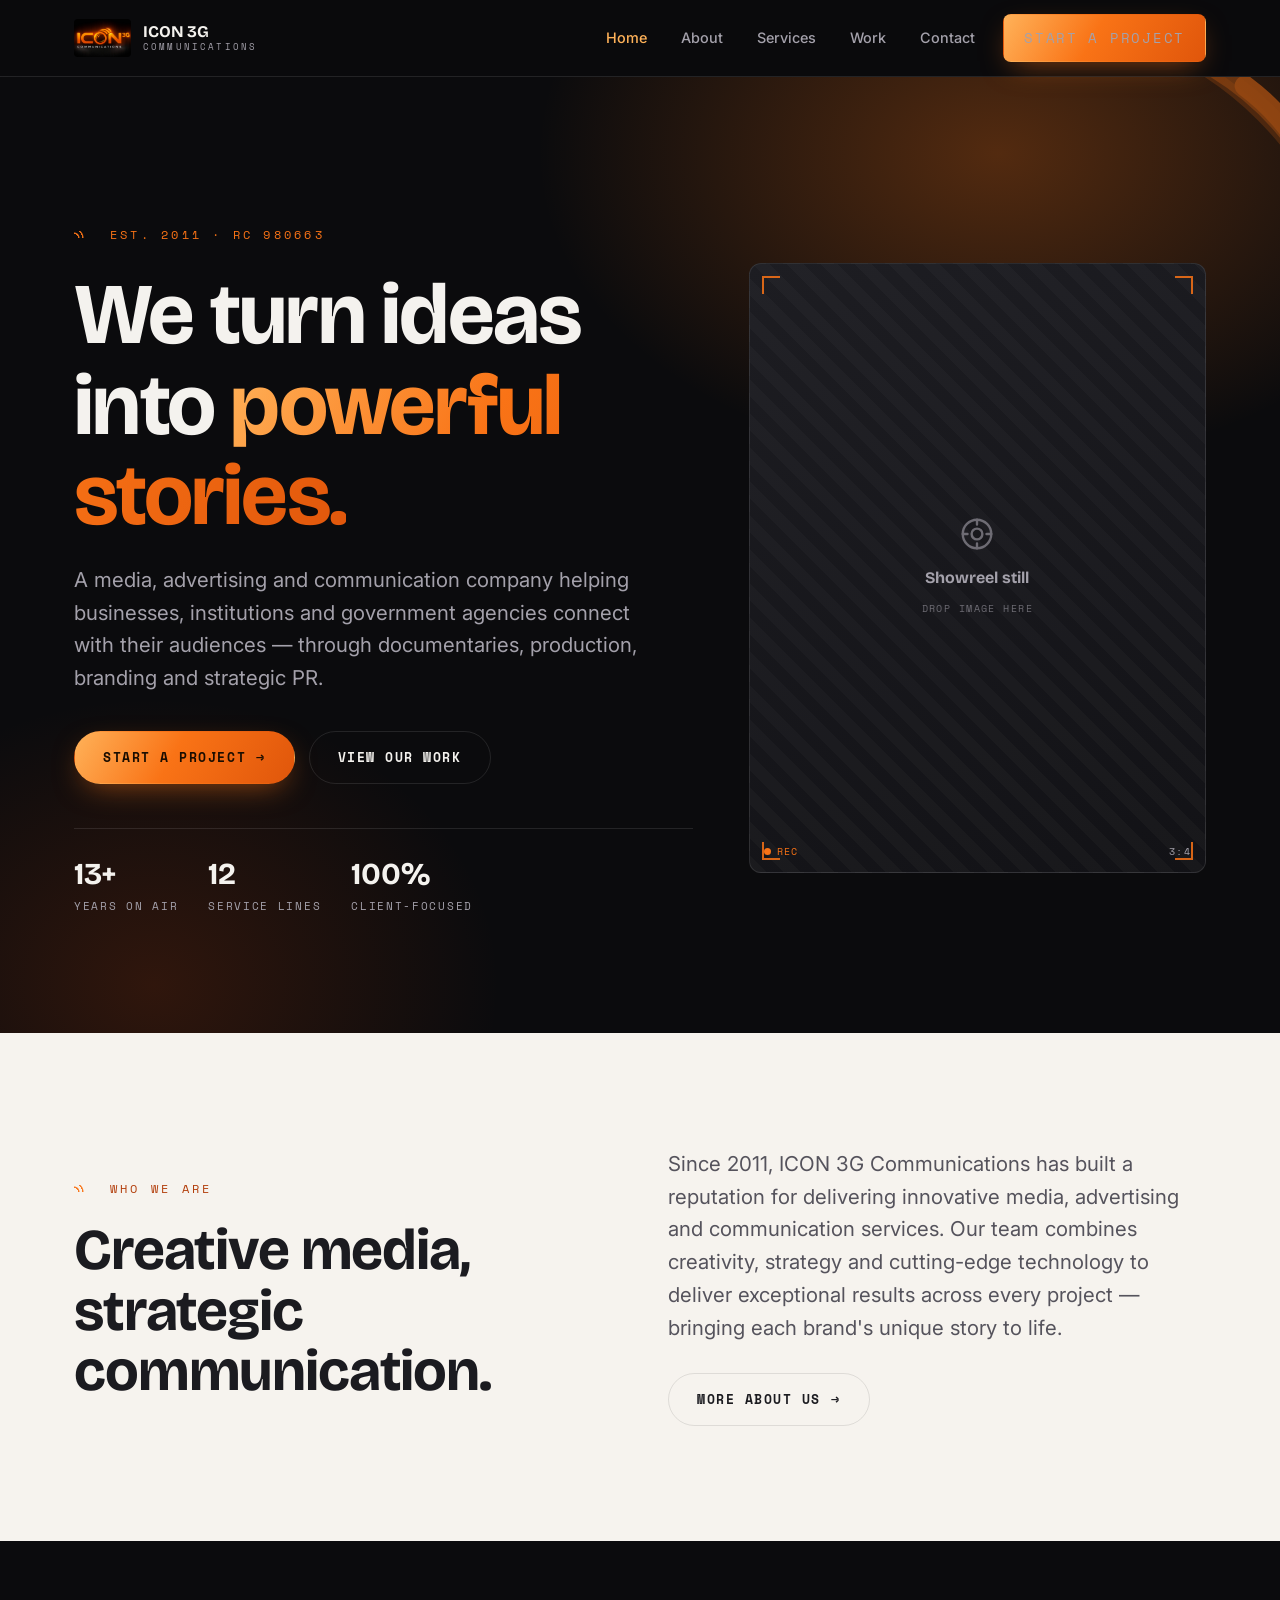
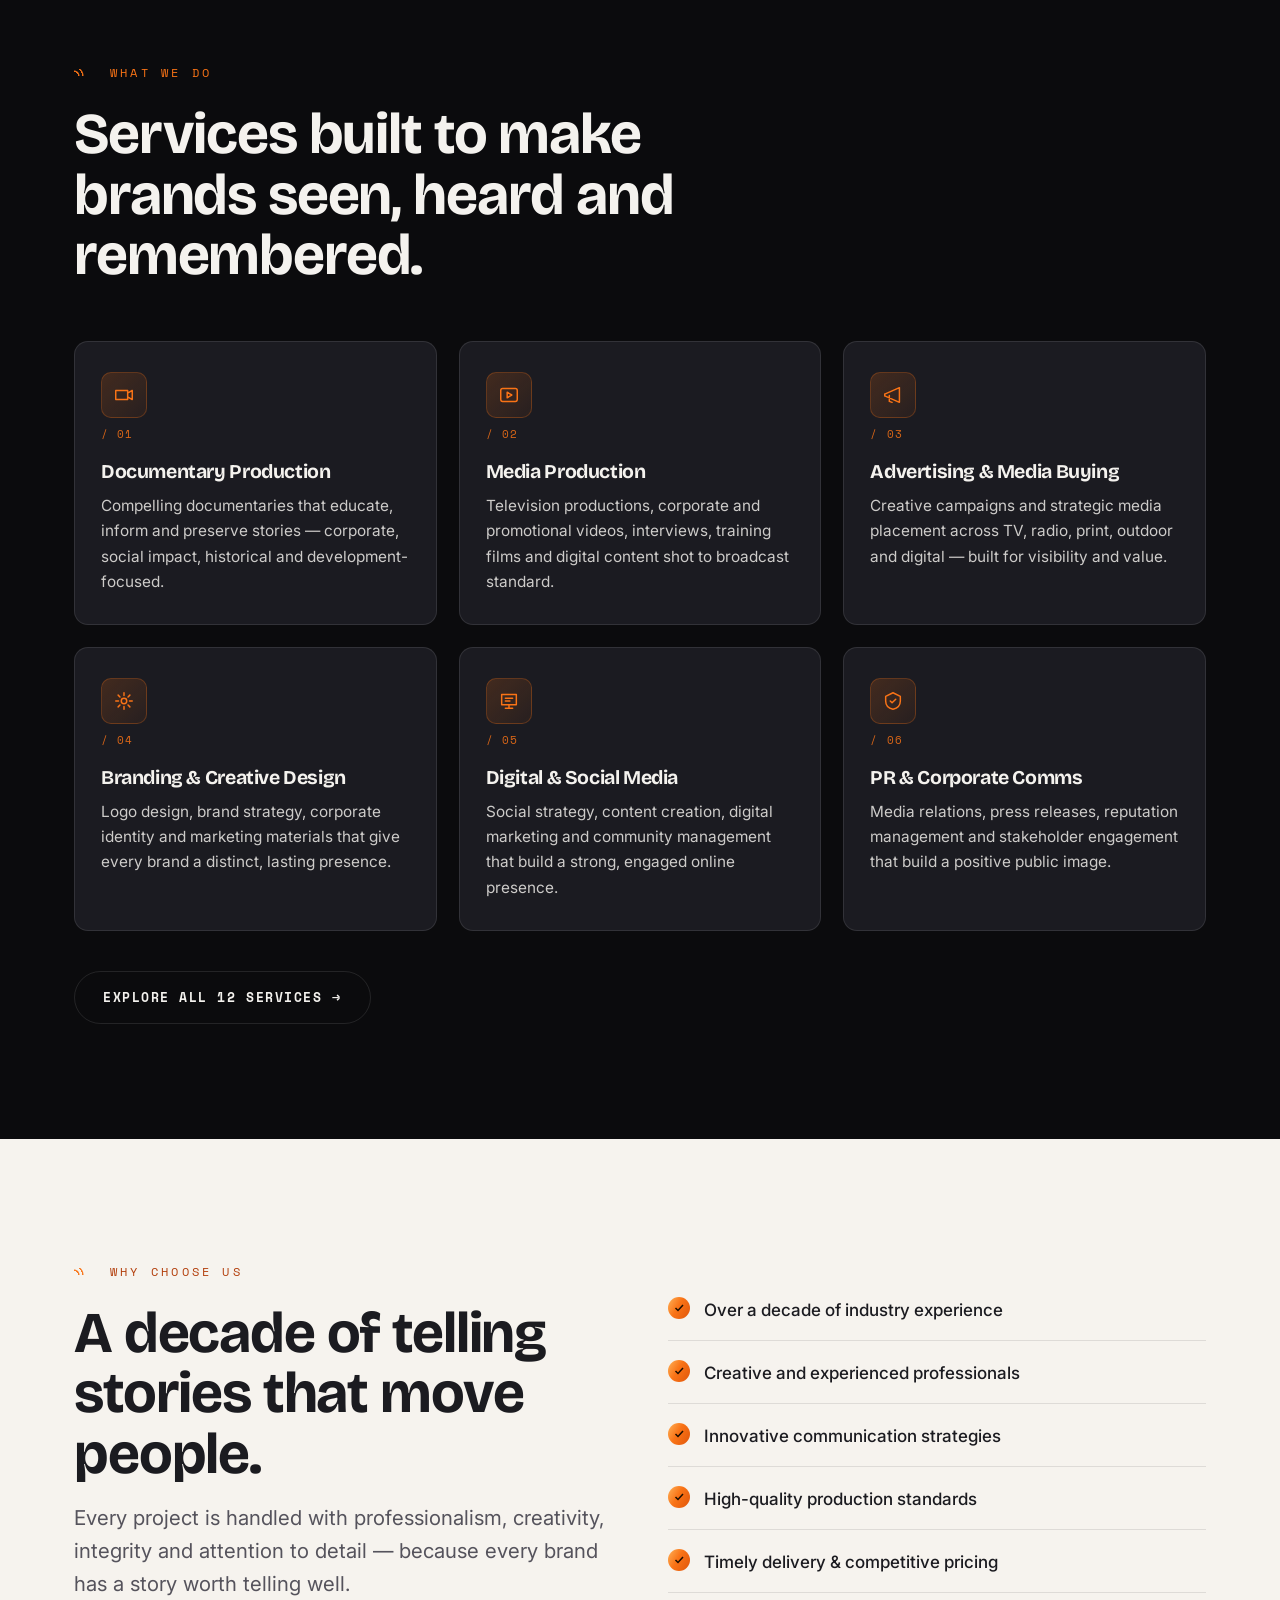
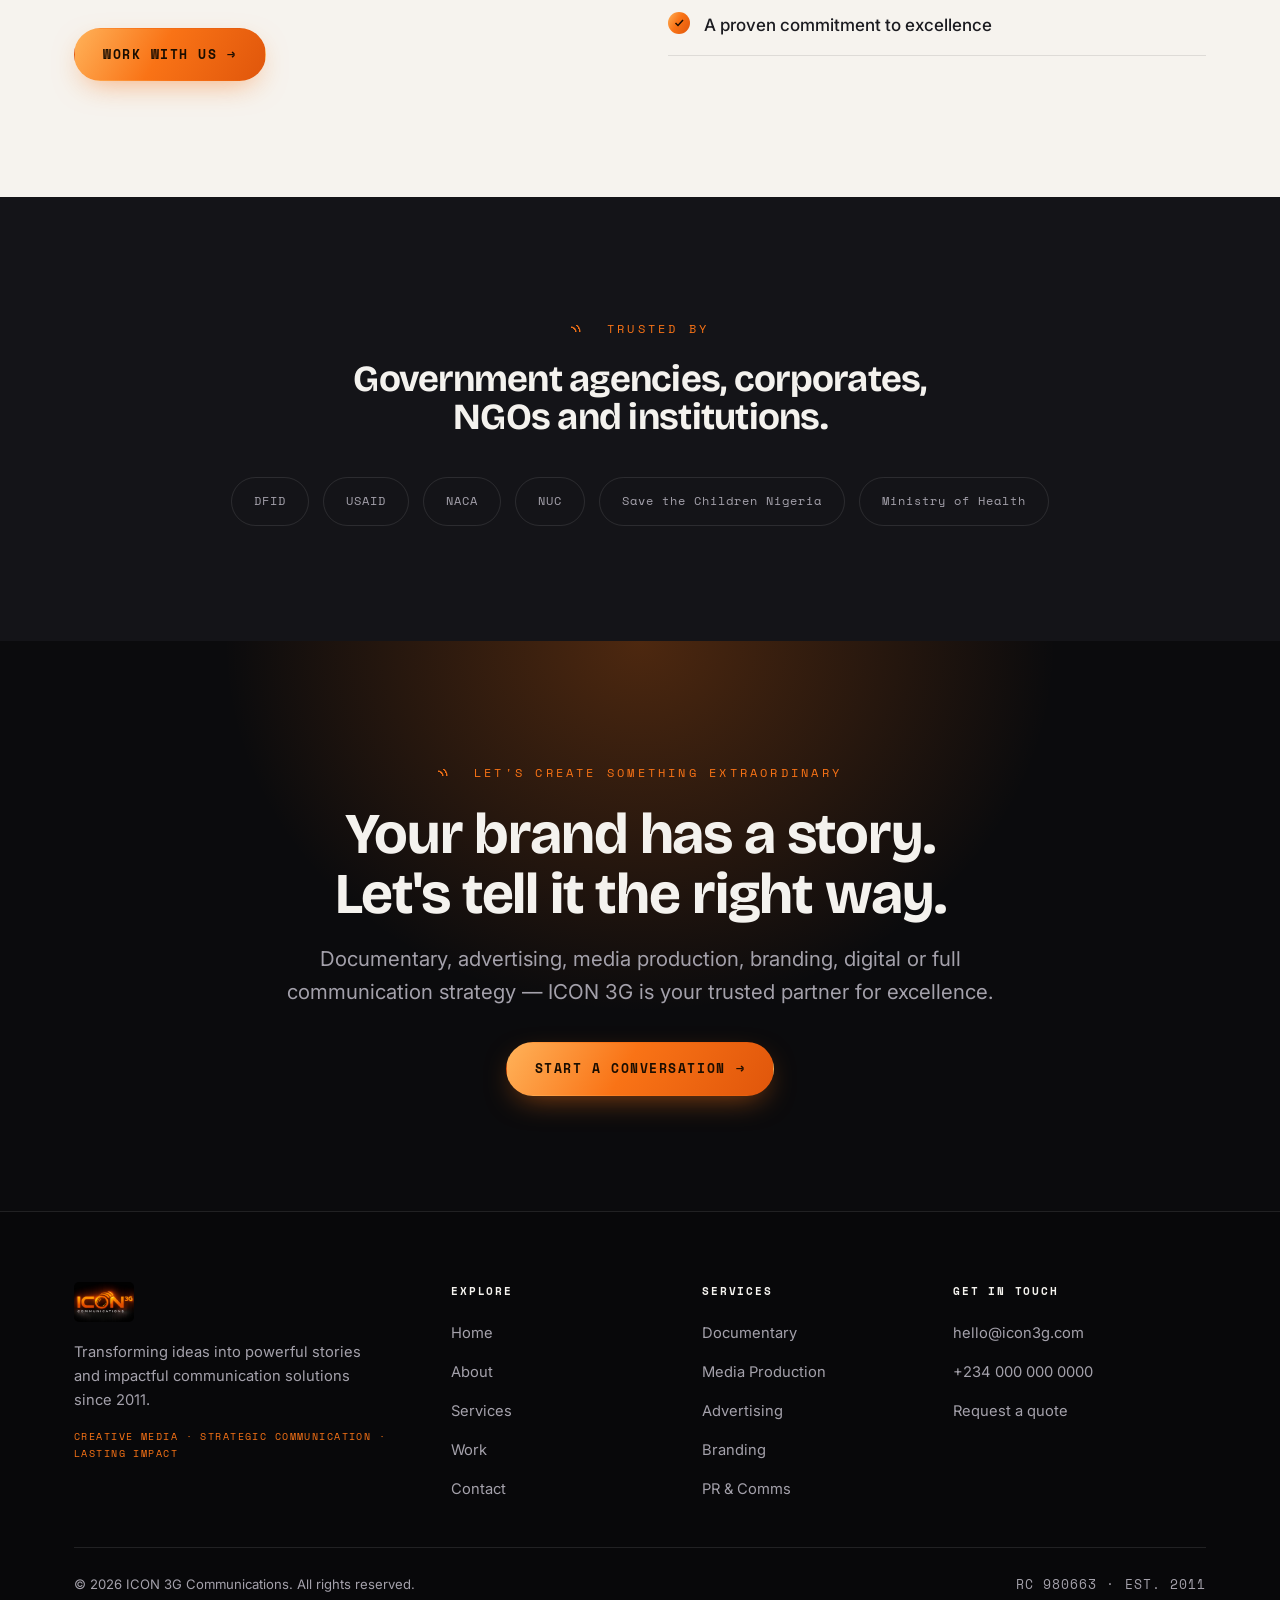
==== index.html @ daf4be5c "Add files via upload" ====
<!DOCTYPE html>
<html lang="en">
<head>
<meta charset="UTF-8" />
<meta name="viewport" content="width=device-width, initial-scale=1.0" />
<title>ICON 3G Communications — Creative Media. Strategic Communication.</title>
<meta name="description" content="ICON 3G Communications is a Nigerian media, advertising and communication company delivering documentaries, media production, branding and PR since 2011." />
<link rel="preconnect" href="https://fonts.googleapis.com" />
<link rel="preconnect" href="https://fonts.gstatic.com" crossorigin />
<link href="https://fonts.googleapis.com/css2?family=Bricolage+Grotesque:opsz,wght@12..96,500;12..96,600;12..96,700;12..96,800&family=Inter:wght@400;500;600&family=Space+Mono:wght@400;700&display=swap" rel="stylesheet" />
<link rel="stylesheet" href="assets/styles.css" />
</head>
<body>

<!-- ============ NAV ============ -->
<header class="nav">
  <div class="wrap nav__inner">
    <a class="brand" href="index.html" aria-label="ICON 3G Communications home">
      <img src="assets/logo.jpg" alt="ICON 3G Communications logo" />
      <span class="brand__txt"><b>ICON 3G</b><span>Communications</span></span>
    </a>
    <nav class="nav__links" aria-label="Primary">
      <a href="index.html" class="active">Home</a>
      <a href="about.html">About</a>
      <a href="services.html">Services</a>
      <a href="work.html">Work</a>
      <a href="contact.html">Contact</a>
      <span class="nav__cta"><a class="btn btn--fire" href="contact.html">Start a project</a></span>
    </nav>
    <button class="burger" aria-label="Toggle menu" aria-expanded="false"><span></span><span></span><span></span></button>
  </div>
</header>

<!-- ============ HERO ============ -->
<section class="hero">
  <div class="hero__glow"></div>
  <svg class="hero__arcs" viewBox="0 0 200 200" aria-hidden="true">
    <g fill="none" stroke="#F97316" stroke-linecap="round">
      <path d="M150 30 A95 95 0 0 1 170 50" stroke-width="9" opacity="0.95"/>
      <path d="M135 22 A120 120 0 0 1 178 65" stroke-width="7" opacity="0.6"/>
      <path d="M120 16 A145 145 0 0 1 184 80" stroke-width="5" opacity="0.35"/>
    </g>
  </svg>
  <div class="wrap">
    <div class="hero__grid">
      <div class="reveal">
        <span class="eyebrow">EST. 2011 · RC 980663</span>
        <h1 class="display-xl">We turn ideas into <span class="fire-text">powerful stories.</span></h1>
        <p class="lead">A media, advertising and communication company helping businesses, institutions and government agencies connect with their audiences — through documentaries, production, branding and strategic PR.</p>
        <div class="hero__actions">
          <a class="btn btn--fire" href="contact.html">Start a project <span class="arr">→</span></a>
          <a class="btn btn--ghost" href="work.html">View our work</a>
        </div>
        <div class="hero__since">
          <div class="stat"><b>13+</b><span>Years on air</span></div>
          <div class="stat"><b>12</b><span>Service lines</span></div>
          <div class="stat"><b>100%</b><span>Client-focused</span></div>
        </div>
      </div>
      <div class="hero__media reveal">
        <figure class="frame frame--tall" data-caption="Showreel still" data-ratio="3:4"></figure>
      </div>
    </div>
  </div>
</section>

<!-- ============ INTRO ============ -->
<section class="section section--bone">
  <div class="wrap split">
    <div class="reveal">
      <span class="eyebrow">Who we are</span>
      <h2 class="display-lg">Creative media,<br />strategic communication.</h2>
    </div>
    <div class="reveal">
      <p class="lead" style="color:var(--slate)">Since 2011, ICON 3G Communications has built a reputation for delivering innovative media, advertising and communication services. Our team combines creativity, strategy and cutting-edge technology to deliver exceptional results across every project — bringing each brand's unique story to life.</p>
      <div style="margin-top:28px"><a class="btn btn--ghost-dark" href="about.html">More about us <span class="arr">→</span></a></div>
    </div>
  </div>
</section>

<!-- ============ SERVICES PREVIEW ============ -->
<section class="section section--ink">
  <div class="wrap">
    <div class="section-head reveal">
      <span class="eyebrow">What we do</span>
      <h2 class="display-lg">Services built to make brands seen, heard and remembered.</h2>
    </div>
    <div class="grid grid-3">
      <article class="scard reveal">
        <div class="ico"><svg viewBox="0 0 24 24" fill="none" stroke-width="1.6" stroke-linecap="round" stroke-linejoin="round"><path d="M3 7h13v10H3zM16 10l5-3v10l-5-3z"/></svg></div>
        <span class="scard__no">/ 01</span>
        <h3>Documentary Production</h3>
        <p>Compelling documentaries that educate, inform and preserve stories — corporate, social impact, historical and development-focused.</p>
      </article>
      <article class="scard reveal">
        <div class="ico"><svg viewBox="0 0 24 24" fill="none" stroke-width="1.6" stroke-linecap="round" stroke-linejoin="round"><rect x="3" y="5" width="18" height="14" rx="2"/><path d="M10 9l5 3-5 3z"/></svg></div>
        <span class="scard__no">/ 02</span>
        <h3>Media Production</h3>
        <p>Television productions, corporate and promotional videos, interviews, training films and digital content shot to broadcast standard.</p>
      </article>
      <article class="scard reveal">
        <div class="ico"><svg viewBox="0 0 24 24" fill="none" stroke-width="1.6" stroke-linecap="round" stroke-linejoin="round"><path d="M3 11l16-7v16L3 13zM3 11v2M8 12.5V19l3 1"/></svg></div>
        <span class="scard__no">/ 03</span>
        <h3>Advertising &amp; Media Buying</h3>
        <p>Creative campaigns and strategic media placement across TV, radio, print, outdoor and digital — built for visibility and value.</p>
      </article>
      <article class="scard reveal">
        <div class="ico"><svg viewBox="0 0 24 24" fill="none" stroke-width="1.6" stroke-linecap="round" stroke-linejoin="round"><circle cx="12" cy="12" r="3"/><path d="M12 3v3M12 18v3M3 12h3M18 12h3M5.6 5.6l2 2M16.4 16.4l2 2M18.4 5.6l-2 2M7.6 16.4l-2 2"/></svg></div>
        <span class="scard__no">/ 04</span>
        <h3>Branding &amp; Creative Design</h3>
        <p>Logo design, brand strategy, corporate identity and marketing materials that give every brand a distinct, lasting presence.</p>
      </article>
      <article class="scard reveal">
        <div class="ico"><svg viewBox="0 0 24 24" fill="none" stroke-width="1.6" stroke-linecap="round" stroke-linejoin="round"><path d="M4 5h16v11H4zM8 20h8M12 16v4"/><path d="M8 9h8M8 12h5"/></svg></div>
        <span class="scard__no">/ 05</span>
        <h3>Digital &amp; Social Media</h3>
        <p>Social strategy, content creation, digital marketing and community management that build a strong, engaged online presence.</p>
      </article>
      <article class="scard reveal">
        <div class="ico"><svg viewBox="0 0 24 24" fill="none" stroke-width="1.6" stroke-linecap="round" stroke-linejoin="round"><path d="M12 3l8 4v5c0 5-3.5 8-8 9-4.5-1-8-4-8-9V7z"/><path d="M9 12l2 2 4-4"/></svg></div>
        <span class="scard__no">/ 06</span>
        <h3>PR &amp; Corporate Comms</h3>
        <p>Media relations, press releases, reputation management and stakeholder engagement that build a positive public image.</p>
      </article>
    </div>
    <div class="reveal" style="margin-top:40px"><a class="btn btn--ghost" href="services.html">Explore all 12 services <span class="arr">→</span></a></div>
  </div>
</section>

<!-- ============ WHY US ============ -->
<section class="section section--bone">
  <div class="wrap split">
    <div class="reveal">
      <span class="eyebrow">Why choose us</span>
      <h2 class="display-lg">A decade of telling stories that move people.</h2>
      <p class="lead" style="color:var(--slate);margin-top:18px">Every project is handled with professionalism, creativity, integrity and attention to detail — because every brand has a story worth telling well.</p>
      <div style="margin-top:28px"><a class="btn btn--fire" href="contact.html">Work with us <span class="arr">→</span></a></div>
    </div>
    <div class="reveal">
      <ul class="featlist">
        <li><span class="tick"><svg viewBox="0 0 24 24" fill="none" stroke-width="3"><path d="M5 12l5 5L20 6"/></svg></span>Over a decade of industry experience</li>
        <li><span class="tick"><svg viewBox="0 0 24 24" fill="none" stroke-width="3"><path d="M5 12l5 5L20 6"/></svg></span>Creative and experienced professionals</li>
        <li><span class="tick"><svg viewBox="0 0 24 24" fill="none" stroke-width="3"><path d="M5 12l5 5L20 6"/></svg></span>Innovative communication strategies</li>
        <li><span class="tick"><svg viewBox="0 0 24 24" fill="none" stroke-width="3"><path d="M5 12l5 5L20 6"/></svg></span>High-quality production standards</li>
        <li><span class="tick"><svg viewBox="0 0 24 24" fill="none" stroke-width="3"><path d="M5 12l5 5L20 6"/></svg></span>Timely delivery &amp; competitive pricing</li>
        <li><span class="tick"><svg viewBox="0 0 24 24" fill="none" stroke-width="3"><path d="M5 12l5 5L20 6"/></svg></span>A proven commitment to excellence</li>
      </ul>
    </div>
  </div>
</section>

<!-- ============ CLIENTS ============ -->
<section class="section section--soft">
  <div class="wrap">
    <div class="section-head reveal" style="margin:0 auto 40px;text-align:center;max-width:640px">
      <span class="eyebrow" style="justify-content:center;display:inline-flex">Trusted by</span>
      <h2 class="display-md">Government agencies, corporates, NGOs and institutions.</h2>
    </div>
    <div class="clients reveal">
      <span class="client-chip">DFID</span>
      <span class="client-chip">USAID</span>
      <span class="client-chip">NACA</span>
      <span class="client-chip">NUC</span>
      <span class="client-chip">Save the Children Nigeria</span>
      <span class="client-chip">Ministry of Health</span>
    </div>
  </div>
</section>

<!-- ============ CTA ============ -->
<section class="section cta-band">
  <div class="cta-band__glow"></div>
  <div class="wrap reveal">
    <span class="eyebrow" style="justify-content:center;display:inline-flex">Let's create something extraordinary</span>
    <h2 class="display-lg">Your brand has a story.<br />Let's tell it the right way.</h2>
    <p class="lead">Documentary, advertising, media production, branding, digital or full communication strategy — ICON 3G is your trusted partner for excellence.</p>
    <a class="btn btn--fire" href="contact.html">Start a conversation <span class="arr">→</span></a>
  </div>
</section>

<!-- ============ FOOTER ============ -->
<footer class="footer">
  <div class="wrap">
    <div class="footer__top">
      <div class="footer__brand">
        <img src="assets/logo.jpg" alt="ICON 3G Communications" />
        <p>Transforming ideas into powerful stories and impactful communication solutions since 2011.</p>
        <div class="tag">Creative Media · Strategic Communication · Lasting Impact</div>
      </div>
      <div>
        <h5>Explore</h5>
        <ul>
          <li><a href="index.html">Home</a></li>
          <li><a href="about.html">About</a></li>
          <li><a href="services.html">Services</a></li>
          <li><a href="work.html">Work</a></li>
          <li><a href="contact.html">Contact</a></li>
        </ul>
      </div>
      <div>
        <h5>Services</h5>
        <ul>
          <li><a href="services.html">Documentary</a></li>
          <li><a href="services.html">Media Production</a></li>
          <li><a href="services.html">Advertising</a></li>
          <li><a href="services.html">Branding</a></li>
          <li><a href="services.html">PR &amp; Comms</a></li>
        </ul>
      </div>
      <div>
        <h5>Get in touch</h5>
        <ul>
          <li><a href="mailto:hello@icon3g.com">hello@icon3g.com</a></li>
          <li><a href="tel:+2340000000000">+234 000 000 0000</a></li>
          <li><a href="contact.html">Request a quote</a></li>
        </ul>
      </div>
    </div>
    <div class="footer__bottom">
      <span>© <span data-year>2026</span> ICON 3G Communications. All rights reserved.</span>
      <span class="rc">RC 980663 · EST. 2011</span>
    </div>
  </div>
</footer>

<script src="assets/main.js"></script>
</body>
</html>
---- assets/styles.css ----
/* ============================================================
   ICON 3G COMMUNICATIONS — Design System
   Display: Bricolage Grotesque · Body: Inter · Labels: Space Mono
   ============================================================ */

:root {
  /* Surfaces */
  --ink:        #0B0B0D;
  --ink-soft:   #141418;
  --ink-card:   #1B1B21;
  --bone:       #F6F3EE;
  --bone-2:     #EDE8DF;
  --line-dark:  rgba(255, 255, 255, 0.10);
  --line-light: rgba(11, 11, 13, 0.10);

  /* Brand */
  --ember:      #F97316;
  --flame:      #FFB259;
  --ember-deep: #B23D0A;
  --grad-fire:  linear-gradient(120deg, #FFB259 0%, #F97316 45%, #E0560B 100%);

  /* Text */
  --on-dark:    #F4F2EE;
  --mist:       #A4A1AB;
  --on-light:   #1B1B20;
  --slate:      #55535C;

  /* System */
  --radius:     14px;
  --maxw:       1180px;
  --ease:       cubic-bezier(0.22, 1, 0.36, 1);

  --f-display: "Bricolage Grotesque", "Inter", system-ui, sans-serif;
  --f-body:    "Inter", system-ui, -apple-system, sans-serif;
  --f-mono:    "Space Mono", ui-monospace, monospace;
}

* { box-sizing: border-box; margin: 0; padding: 0; }

html { scroll-behavior: smooth; -webkit-text-size-adjust: 100%; }

body {
  font-family: var(--f-body);
  background: var(--ink);
  color: var(--on-light);
  line-height: 1.65;
  font-size: 17px;
  -webkit-font-smoothing: antialiased;
  overflow-x: hidden;
}

img { max-width: 100%; display: block; }
a { color: inherit; text-decoration: none; }

.wrap { width: 100%; max-width: var(--maxw); margin: 0 auto; padding: 0 24px; }

/* ---------- Typography ---------- */
h1, h2, h3, h4 { font-family: var(--f-display); font-weight: 700; line-height: 1.05; letter-spacing: -0.02em; }

.eyebrow {
  font-family: var(--f-mono);
  font-size: 0.72rem;
  letter-spacing: 0.28em;
  text-transform: uppercase;
  color: var(--ember);
  display: inline-flex;
  align-items: center;
  gap: 10px;
  margin-bottom: 22px;
}
.eyebrow::before {
  content: "";
  width: 26px; height: 7px;
  background:
    radial-gradient(circle at 0 100%, transparent 8px, var(--ember) 8px 9px, transparent 10px),
    radial-gradient(circle at 0 100%, transparent 4px, var(--ember) 4px 5px, transparent 6px);
  opacity: 0.95;
}

.display-xl { font-size: clamp(2.7rem, 7vw, 5.4rem); }
.display-lg { font-size: clamp(2.1rem, 5vw, 3.6rem); }
.display-md { font-size: clamp(1.6rem, 3.4vw, 2.3rem); }

.lead { font-size: clamp(1.05rem, 2vw, 1.28rem); line-height: 1.6; }

.fire-text {
  background: var(--grad-fire);
  -webkit-background-clip: text;
  background-clip: text;
  color: transparent;
}

/* ---------- Buttons ---------- */
.btn {
  display: inline-flex; align-items: center; gap: 10px;
  font-family: var(--f-mono); font-size: 0.8rem; letter-spacing: 0.12em;
  text-transform: uppercase; font-weight: 700;
  padding: 15px 28px; border-radius: 999px; border: 1px solid transparent;
  cursor: pointer; transition: transform .25s var(--ease), box-shadow .25s var(--ease), background .25s var(--ease);
  white-space: nowrap;
}
.btn--fire { background: var(--grad-fire); color: #1a0d00; box-shadow: 0 10px 30px -10px rgba(249, 115, 22, 0.6); }
.btn--fire:hover { transform: translateY(-2px); box-shadow: 0 16px 40px -10px rgba(249, 115, 22, 0.75); }
.btn--ghost { border-color: var(--line-dark); color: var(--on-dark); background: transparent; }
.btn--ghost:hover { border-color: var(--ember); color: var(--flame); transform: translateY(-2px); }
.btn--ghost-dark { border-color: var(--line-light); color: var(--on-light); background: transparent; }
.btn--ghost-dark:hover { border-color: var(--ember); color: var(--ember-deep); transform: translateY(-2px); }
.btn .arr { transition: transform .25s var(--ease); }
.btn:hover .arr { transform: translateX(4px); }

/* ============================================================
   HEADER / NAV
   ============================================================ */
.nav {
  position: sticky; top: 0; z-index: 100;
  background: rgba(11, 11, 13, 0.78);
  backdrop-filter: blur(14px);
  border-bottom: 1px solid var(--line-dark);
}
.nav__inner { display: flex; align-items: center; justify-content: space-between; height: 76px; }
.brand { display: flex; align-items: center; gap: 12px; }
.brand img { height: 38px; width: auto; border-radius: 4px; }
.brand__txt { display: flex; flex-direction: column; line-height: 1; }
.brand__txt b { font-family: var(--f-display); font-size: 1.02rem; letter-spacing: -0.01em; color: var(--on-dark); }
.brand__txt span { font-family: var(--f-mono); font-size: 0.56rem; letter-spacing: 0.24em; color: var(--mist); text-transform: uppercase; margin-top: 3px; }

.nav__links { display: flex; align-items: center; gap: 6px; }
.nav__links a {
  font-size: 0.9rem; color: var(--mist); padding: 9px 14px; border-radius: 8px;
  transition: color .2s, background .2s; font-weight: 500;
}
.nav__links a:hover { color: var(--on-dark); background: rgba(255,255,255,0.05); }
.nav__links a.active { color: var(--flame); }
.nav__cta { margin-left: 8px; }
.nav__cta .btn { padding: 11px 20px; }

.burger {
  display: none; background: none; border: 1px solid var(--line-dark);
  width: 44px; height: 44px; border-radius: 10px; cursor: pointer;
  flex-direction: column; gap: 5px; align-items: center; justify-content: center;
}
.burger span { width: 20px; height: 2px; background: var(--on-dark); border-radius: 2px; transition: transform .3s var(--ease), opacity .2s; }
.burger.open span:nth-child(1) { transform: translateY(7px) rotate(45deg); }
.burger.open span:nth-child(2) { opacity: 0; }
.burger.open span:nth-child(3) { transform: translateY(-7px) rotate(-45deg); }

/* ============================================================
   SECTIONS
   ============================================================ */
.section { padding: clamp(64px, 9vw, 120px) 0; position: relative; }
.section--ink  { background: var(--ink); color: var(--on-dark); }
.section--soft { background: var(--ink-soft); color: var(--on-dark); }
.section--bone { background: var(--bone); color: var(--on-light); }
.section--bone .eyebrow { color: var(--ember-deep); }

.section-head { max-width: 720px; margin-bottom: 56px; }
.section-head .lead { color: inherit; opacity: 0.78; margin-top: 18px; }
.section--bone .section-head .lead { color: var(--slate); opacity: 1; }

/* ============================================================
   HERO
   ============================================================ */
.hero {
  position: relative; background: var(--ink); color: var(--on-dark);
  padding: clamp(70px, 11vw, 150px) 0 clamp(60px, 9vw, 120px);
  overflow: hidden;
}
.hero__glow {
  position: absolute; inset: 0; z-index: 0; pointer-events: none;
  background:
    radial-gradient(60% 55% at 78% 8%, rgba(249,115,22,0.30) 0%, rgba(249,115,22,0) 60%),
    radial-gradient(45% 50% at 12% 95%, rgba(178,61,10,0.22) 0%, rgba(178,61,10,0) 60%);
}
.hero__arcs { position: absolute; top: -60px; right: -80px; width: 460px; height: 460px; z-index: 0; opacity: 0.5; pointer-events: none; }
.hero .wrap { position: relative; z-index: 1; }
.hero__grid { display: grid; grid-template-columns: 1.15fr 0.85fr; gap: 56px; align-items: center; }
.hero h1 { margin: 4px 0 22px; }
.hero .lead { color: var(--mist); max-width: 46ch; }
.hero__actions { display: flex; gap: 14px; margin-top: 36px; flex-wrap: wrap; }
.hero__since {
  margin-top: 44px; display: flex; gap: 30px; flex-wrap: wrap;
  padding-top: 30px; border-top: 1px solid var(--line-dark);
}
.hero__since .stat b { font-family: var(--f-display); font-size: 1.9rem; display: block; color: var(--on-dark); line-height: 1; }
.hero__since .stat span { font-family: var(--f-mono); font-size: 0.66rem; letter-spacing: 0.16em; text-transform: uppercase; color: var(--mist); }

/* ============================================================
   VIEWFINDER IMAGE PLACEHOLDER  (signature element)
   ============================================================ */
.frame {
  position: relative; width: 100%; aspect-ratio: 4 / 3;
  background:
    repeating-linear-gradient(45deg, rgba(255,255,255,0.022) 0 12px, transparent 12px 24px),
    linear-gradient(160deg, #1d1d22 0%, #121216 100%);
  border: 1px solid var(--line-dark); border-radius: 12px;
  display: flex; align-items: center; justify-content: center;
  overflow: hidden; color: var(--mist);
}
.frame--wide { aspect-ratio: 16 / 9; }
.frame--tall { aspect-ratio: 3 / 4; }
.frame--square { aspect-ratio: 1 / 1; }
.section--bone .frame {
  background:
    repeating-linear-gradient(45deg, rgba(11,11,13,0.025) 0 12px, transparent 12px 24px),
    linear-gradient(160deg, #e7e1d6 0%, #ddd5c7 100%);
  border-color: var(--line-light); color: var(--slate);
}
.frame__corner { position: absolute; width: 18px; height: 18px; border: 2px solid var(--ember); opacity: 0.85; }
.frame__corner.tl { top: 12px; left: 12px; border-right: 0; border-bottom: 0; }
.frame__corner.tr { top: 12px; right: 12px; border-left: 0; border-bottom: 0; }
.frame__corner.bl { bottom: 12px; left: 12px; border-right: 0; border-top: 0; }
.frame__corner.br { bottom: 12px; right: 12px; border-left: 0; border-top: 0; }
.frame__body { text-align: center; padding: 20px; z-index: 1; }
.frame__body .lens { width: 38px; height: 38px; margin: 0 auto 12px; display: block; opacity: 0.6; }
.frame__body b { font-family: var(--f-display); font-size: 1rem; color: inherit; display: block; }
.frame__body em { font-family: var(--f-mono); font-size: 0.64rem; letter-spacing: 0.14em; text-transform: uppercase; font-style: normal; opacity: 0.6; }
.frame__meta {
  position: absolute; bottom: 12px; left: 14px; right: 14px;
  display: flex; justify-content: space-between; align-items: center;
  font-family: var(--f-mono); font-size: 0.6rem; letter-spacing: 0.14em; color: var(--mist);
}
.frame__rec { display: inline-flex; align-items: center; gap: 6px; color: var(--ember); }
.frame__rec::before { content: ""; width: 7px; height: 7px; border-radius: 50%; background: var(--ember); animation: blink 1.6s steps(1) infinite; }
@keyframes blink { 50% { opacity: 0.25; } }

/* ============================================================
   GRIDS / CARDS
   ============================================================ */
.grid { display: grid; gap: 22px; }
.grid-2 { grid-template-columns: repeat(2, 1fr); }
.grid-3 { grid-template-columns: repeat(3, 1fr); }
.grid-4 { grid-template-columns: repeat(4, 1fr); }
.split { display: grid; grid-template-columns: 1fr 1fr; gap: 56px; align-items: center; }

/* Service cards */
.scard {
  background: var(--ink-card); border: 1px solid var(--line-dark); border-radius: var(--radius);
  padding: 30px 26px; transition: transform .3s var(--ease), border-color .3s, background .3s;
  position: relative; overflow: hidden;
}
.section--bone .scard { background: #fff; border-color: var(--line-light); box-shadow: 0 1px 2px rgba(0,0,0,0.03); }
.scard:hover { transform: translateY(-5px); border-color: rgba(249,115,22,0.5); }
.scard__no { font-family: var(--f-mono); font-size: 0.7rem; letter-spacing: 0.1em; color: var(--ember); opacity: 0.85; }
.scard h3 { font-size: 1.22rem; margin: 16px 0 10px; }
.scard p { font-size: 0.96rem; opacity: 0.82; }
.section--bone .scard p { color: var(--slate); opacity: 1; }
.scard .ico {
  width: 46px; height: 46px; border-radius: 10px; display: flex; align-items: center; justify-content: center;
  background: linear-gradient(135deg, rgba(249,115,22,0.18), rgba(249,115,22,0.06));
  border: 1px solid rgba(249,115,22,0.25);
}
.scard .ico svg { width: 22px; height: 22px; stroke: var(--ember); }

/* Feature list (why choose us) */
.featlist { list-style: none; display: grid; gap: 2px; }
.featlist li {
  display: flex; align-items: flex-start; gap: 14px; padding: 16px 0;
  border-bottom: 1px solid var(--line-light); font-weight: 500;
}
.section--ink .featlist li, .section--soft .featlist li { border-color: var(--line-dark); }
.featlist .tick {
  flex: 0 0 22px; width: 22px; height: 22px; border-radius: 50%; margin-top: 1px;
  background: var(--grad-fire); display: flex; align-items: center; justify-content: center;
}
.featlist .tick svg { width: 12px; height: 12px; stroke: #1a0d00; }

/* Stats band */
.stats { display: grid; grid-template-columns: repeat(4, 1fr); gap: 22px; }
.stats .stat { text-align: center; padding: 8px; }
.stats .stat b { font-family: var(--f-display); font-size: clamp(2.2rem, 5vw, 3.2rem); display: block; line-height: 1; }
.stats .stat b.fire-text { background: var(--grad-fire); -webkit-background-clip: text; background-clip: text; color: transparent; }
.stats .stat span { font-family: var(--f-mono); font-size: 0.66rem; letter-spacing: 0.16em; text-transform: uppercase; color: var(--mist); display: block; margin-top: 10px; }

/* Clients strip */
.clients { display: flex; flex-wrap: wrap; gap: 14px; justify-content: center; }
.client-chip {
  font-family: var(--f-mono); font-size: 0.78rem; letter-spacing: 0.08em;
  padding: 13px 22px; border: 1px solid var(--line-dark); border-radius: 999px;
  color: var(--mist); transition: border-color .25s, color .25s;
}
.section--bone .client-chip { border-color: var(--line-light); color: var(--slate); }
.client-chip:hover { border-color: var(--ember); color: var(--flame); }
.section--bone .client-chip:hover { color: var(--ember-deep); }

/* Value / vision-mission cards */
.vm { display: grid; grid-template-columns: 1fr 1fr; gap: 22px; }
.vm__card {
  border: 1px solid var(--line-dark); border-radius: var(--radius); padding: 38px 34px;
  background: var(--ink-card); position: relative; overflow: hidden;
}
.vm__card::after {
  content: ""; position: absolute; top: -40px; right: -40px; width: 160px; height: 160px;
  background: radial-gradient(circle, rgba(249,115,22,0.16), transparent 70%);
}
.vm__card .eyebrow { margin-bottom: 16px; }
.vm__card h3 { font-size: 1.5rem; margin-bottom: 14px; }
.vm__card p { opacity: 0.82; position: relative; z-index: 1; }

/* CTA band */
.cta-band { position: relative; background: var(--ink); color: var(--on-dark); overflow: hidden; text-align: center; }
.cta-band__glow { position: absolute; inset: 0; background: radial-gradient(50% 100% at 50% 0%, rgba(249,115,22,0.28), transparent 65%); }
.cta-band .wrap { position: relative; z-index: 1; }
.cta-band h2 { margin-bottom: 18px; }
.cta-band .lead { color: var(--mist); max-width: 56ch; margin: 0 auto 34px; }

/* Process steps (real sequence → numbered) */
.steps { display: grid; grid-template-columns: repeat(4, 1fr); gap: 22px; counter-reset: step; }
.step { border-top: 2px solid var(--line-dark); padding-top: 22px; }
.section--bone .step { border-color: var(--line-light); }
.step__no { font-family: var(--f-mono); font-size: 0.82rem; color: var(--ember); letter-spacing: 0.1em; }
.step h4 { font-size: 1.15rem; margin: 12px 0 8px; }
.step p { font-size: 0.92rem; opacity: 0.78; }
.section--bone .step p { color: var(--slate); opacity: 1; }

/* Contact */
.contact-grid { display: grid; grid-template-columns: 1fr 1fr; gap: 48px; }
.field { margin-bottom: 18px; }
.field label { display: block; font-family: var(--f-mono); font-size: 0.68rem; letter-spacing: 0.14em; text-transform: uppercase; color: var(--slate); margin-bottom: 8px; }
.section--ink .field label, .section--soft .field label { color: var(--mist); }
.field input, .field textarea, .field select {
  width: 100%; padding: 14px 16px; border-radius: 10px; font-family: var(--f-body); font-size: 0.96rem;
  background: #fff; border: 1px solid var(--line-light); color: var(--on-light); transition: border-color .2s, box-shadow .2s;
}
.section--ink .field input, .section--ink .field textarea, .section--ink .field select,
.section--soft .field input, .section--soft .field textarea, .section--soft .field select {
  background: var(--ink-card); border-color: var(--line-dark); color: var(--on-dark);
}
.field input:focus, .field textarea:focus, .field select:focus { outline: none; border-color: var(--ember); box-shadow: 0 0 0 3px rgba(249,115,22,0.18); }
.field textarea { resize: vertical; min-height: 130px; }
.contact-info { display: grid; gap: 22px; }
.contact-info .row { display: flex; gap: 16px; align-items: flex-start; padding: 18px 0; border-bottom: 1px solid var(--line-light); }
.section--ink .contact-info .row { border-color: var(--line-dark); }
.contact-info .row .ic { flex: 0 0 42px; width: 42px; height: 42px; border-radius: 10px; background: linear-gradient(135deg, rgba(249,115,22,0.18), rgba(249,115,22,0.05)); border: 1px solid rgba(249,115,22,0.25); display: flex; align-items: center; justify-content: center; }
.contact-info .row .ic svg { width: 20px; height: 20px; stroke: var(--ember); }
.contact-info .row b { display: block; font-family: var(--f-display); font-size: 1.02rem; }
.contact-info .row span { font-size: 0.92rem; opacity: 0.78; }

/* Page header (interior pages) */
.pagehead { background: var(--ink); color: var(--on-dark); position: relative; overflow: hidden; padding: clamp(70px, 10vw, 120px) 0 clamp(50px, 7vw, 80px); }
.pagehead__glow { position: absolute; inset: 0; background: radial-gradient(55% 80% at 80% 0%, rgba(249,115,22,0.22), transparent 60%); }
.pagehead .wrap { position: relative; z-index: 1; }
.pagehead h1 { margin: 6px 0 16px; }
.pagehead .lead { color: var(--mist); max-width: 60ch; }
.crumbs { font-family: var(--f-mono); font-size: 0.7rem; letter-spacing: 0.14em; text-transform: uppercase; color: var(--mist); margin-bottom: 8px; }
.crumbs a:hover { color: var(--flame); }

/* ============================================================
   FOOTER
   ============================================================ */
.footer { background: #08080A; color: var(--mist); padding: 70px 0 36px; border-top: 1px solid var(--line-dark); }
.footer__top { display: grid; grid-template-columns: 1.6fr 1fr 1fr 1.2fr; gap: 40px; padding-bottom: 44px; border-bottom: 1px solid var(--line-dark); }
.footer__brand img { height: 40px; border-radius: 5px; margin-bottom: 18px; }
.footer__brand p { font-size: 0.92rem; max-width: 34ch; }
.footer__brand .tag { font-family: var(--f-mono); font-size: 0.64rem; letter-spacing: 0.14em; text-transform: uppercase; color: var(--ember); margin-top: 16px; }
.footer h5 { font-family: var(--f-mono); font-size: 0.7rem; letter-spacing: 0.16em; text-transform: uppercase; color: var(--on-dark); margin-bottom: 18px; }
.footer ul { list-style: none; display: grid; gap: 11px; }
.footer ul a { font-size: 0.92rem; transition: color .2s; }
.footer ul a:hover { color: var(--flame); }
.footer__bottom { display: flex; justify-content: space-between; align-items: center; gap: 16px; padding-top: 26px; font-size: 0.82rem; flex-wrap: wrap; }
.footer__bottom .rc { font-family: var(--f-mono); letter-spacing: 0.08em; }

/* ---------- Reveal animation ---------- */
.reveal { opacity: 0; transform: translateY(22px); transition: opacity .7s var(--ease), transform .7s var(--ease); }
.reveal.in { opacity: 1; transform: none; }

/* ============================================================
   RESPONSIVE
   ============================================================ */
@media (max-width: 960px) {
  .hero__grid { grid-template-columns: 1fr; gap: 40px; }
  .hero__media { max-width: 520px; }
  .split, .vm, .contact-grid { grid-template-columns: 1fr; gap: 36px; }
  .grid-4 { grid-template-columns: repeat(2, 1fr); }
  .steps { grid-template-columns: repeat(2, 1fr); }
  .footer__top { grid-template-columns: 1fr 1fr; gap: 32px; }
}

@media (max-width: 760px) {
  .nav__links, .nav__cta { display: none; }
  .burger { display: flex; }
  .nav__links.mobile-open {
    display: flex; flex-direction: column; align-items: stretch;
    position: absolute; top: 76px; left: 0; right: 0;
    background: var(--ink-soft); border-bottom: 1px solid var(--line-dark);
    padding: 14px 24px 22px; gap: 4px;
  }
  .nav__links.mobile-open a { padding: 14px 12px; font-size: 1rem; border-bottom: 1px solid var(--line-dark); }
  .nav__links.mobile-open .btn { margin-top: 10px; justify-content: center; }
}

@media (max-width: 600px) {
  body { font-size: 16px; }
  .grid-2, .grid-3, .grid-4, .stats, .steps { grid-template-columns: 1fr; }
  .footer__top { grid-template-columns: 1fr; }
  .hero__since { gap: 22px; }
  .vm__card, .scard { padding: 26px 22px; }
  .wrap { padding: 0 18px; }
}

@media (prefers-reduced-motion: reduce) {
  * { scroll-behavior: auto !important; }
  .reveal { opacity: 1 !important; transform: none !important; transition: none; }
  .frame__rec::before { animation: none; }
}

/* Focus visibility */
a:focus-visible, button:focus-visible, input:focus-visible, textarea:focus-visible, select:focus-visible {
  outline: 2px solid var(--flame); outline-offset: 3px; border-radius: 4px;
}
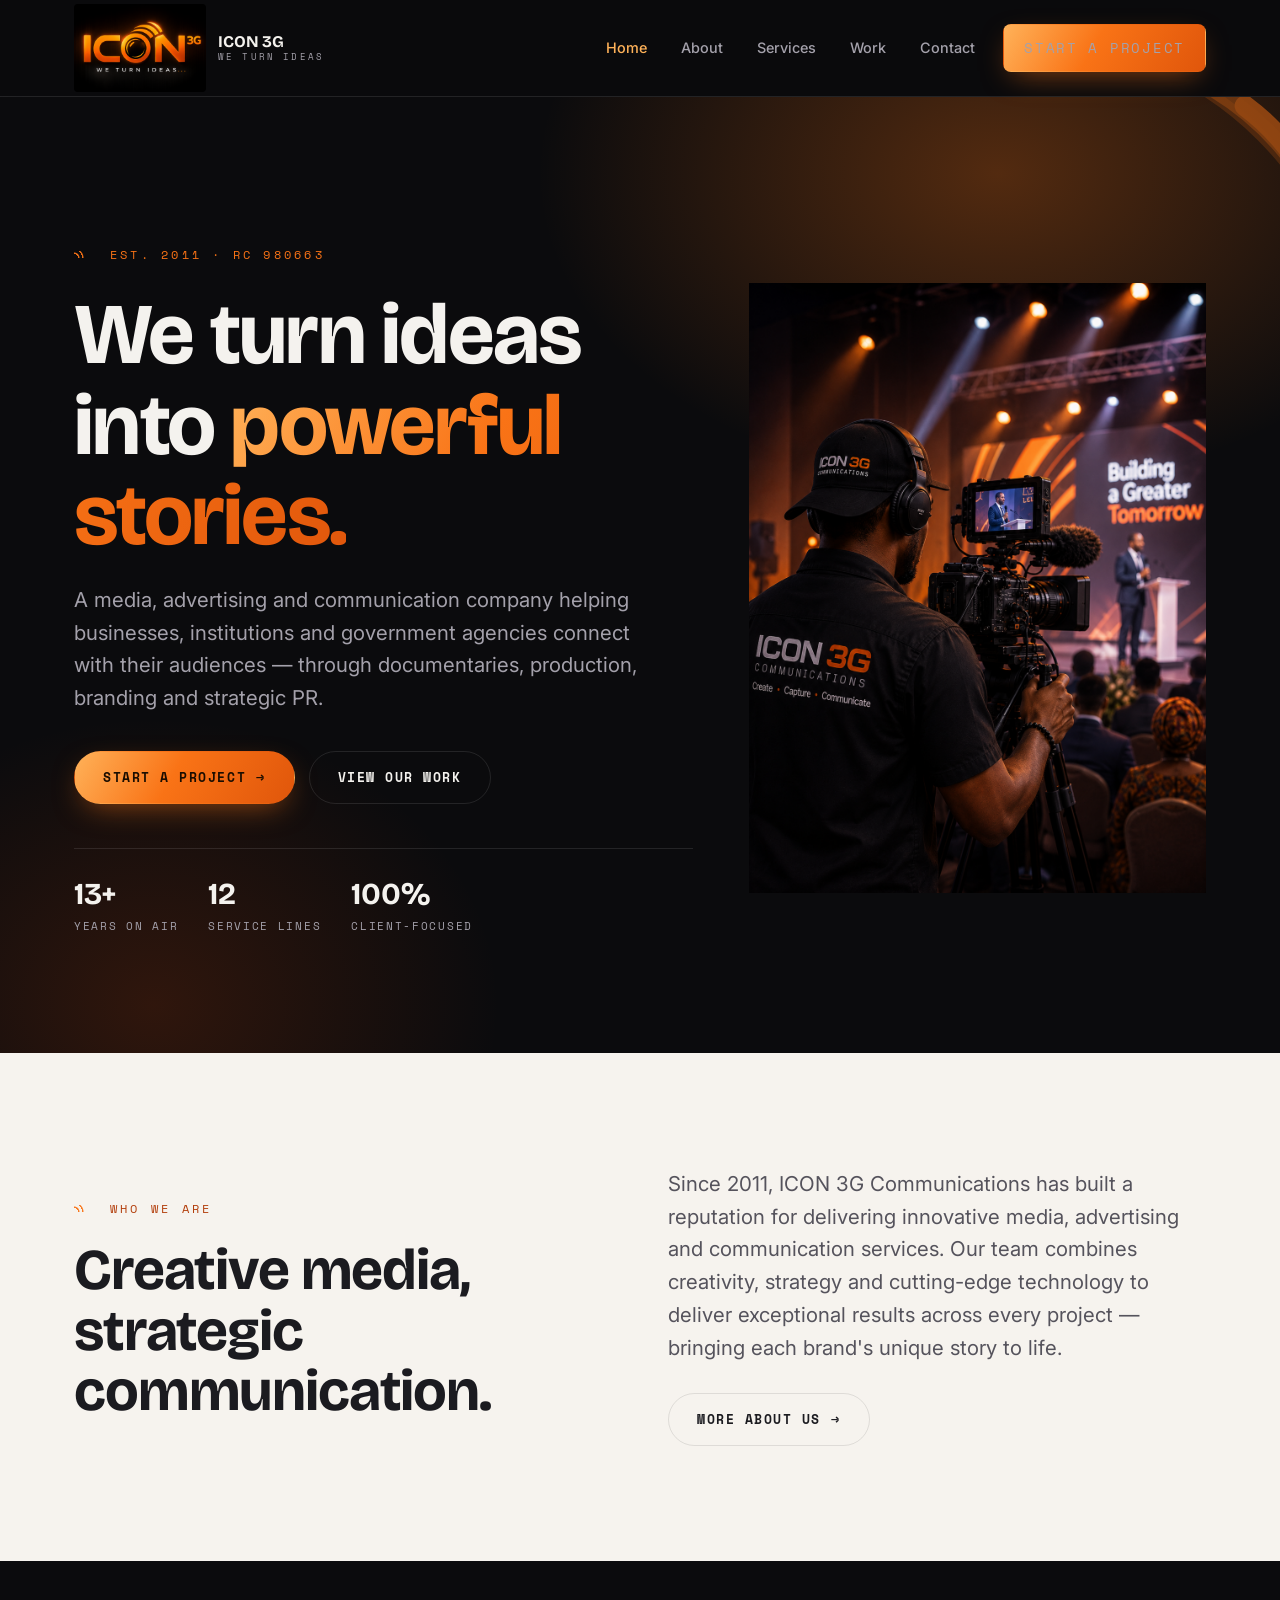
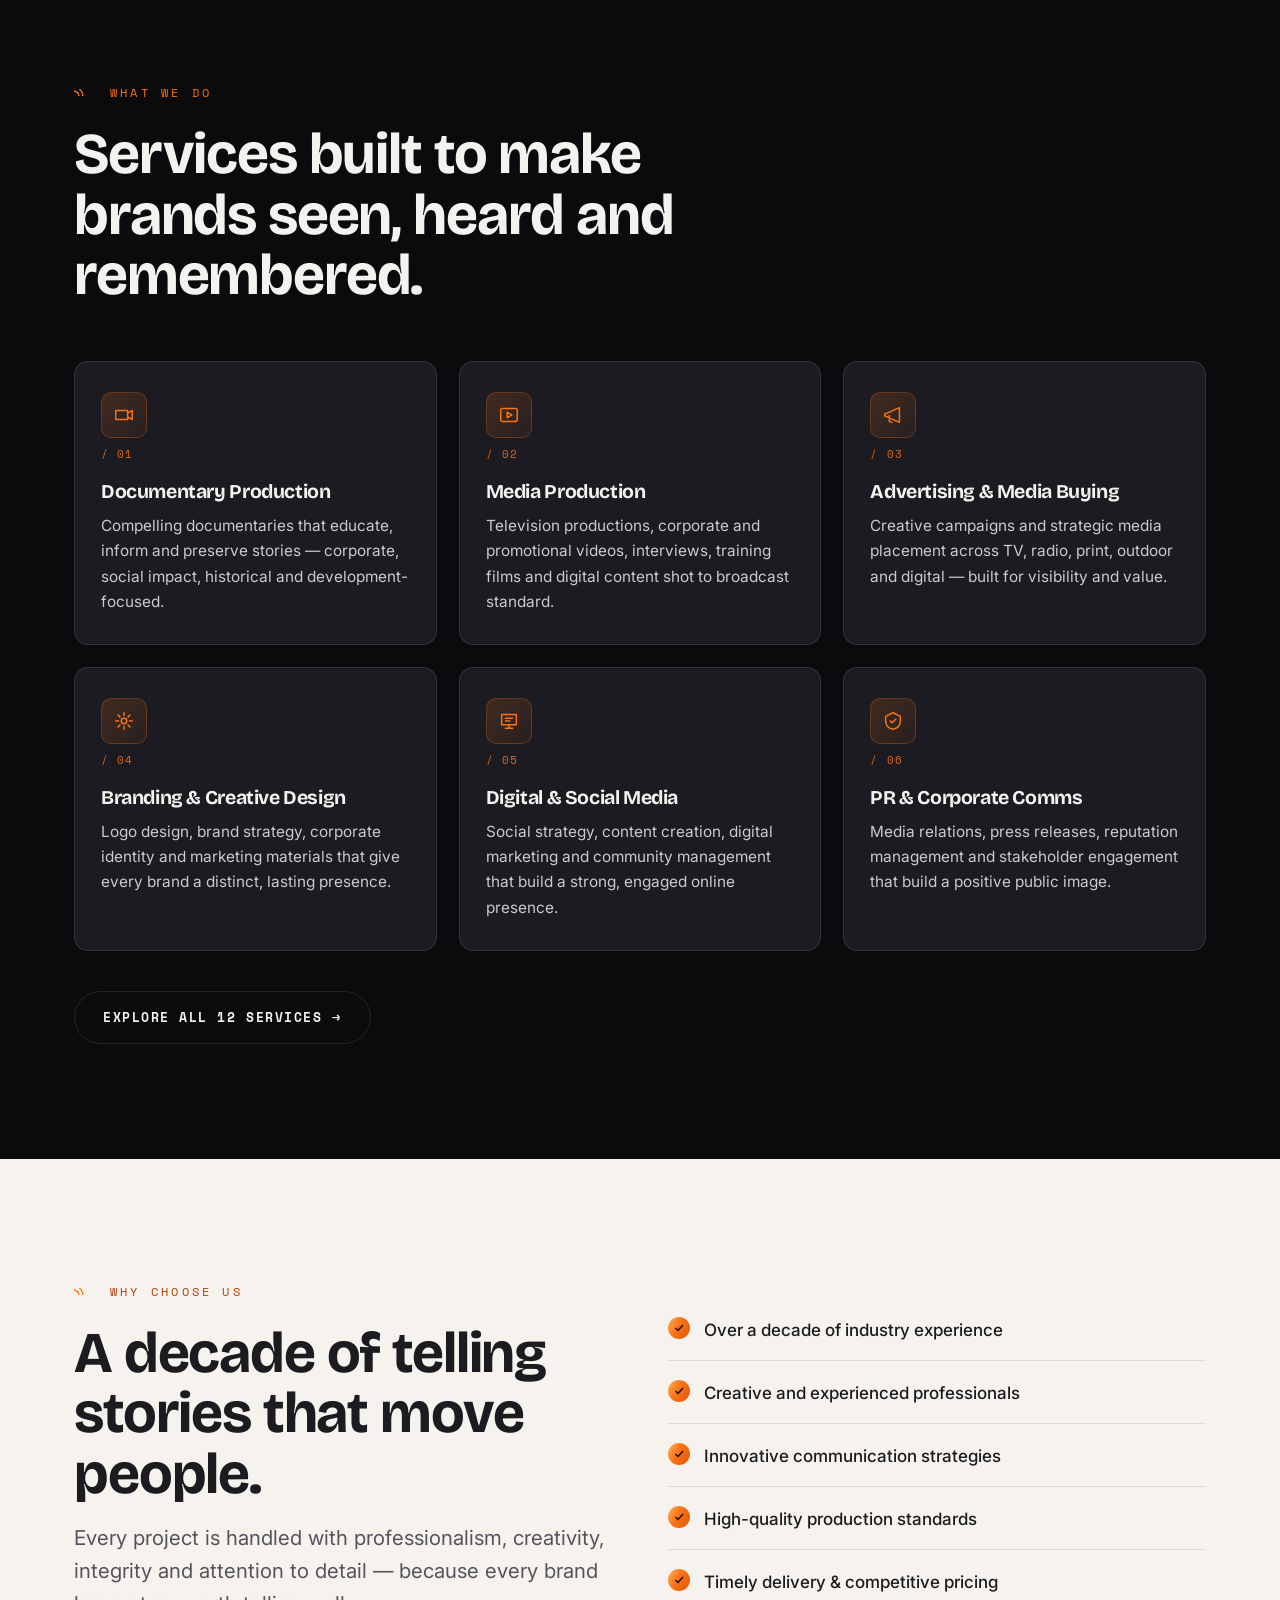
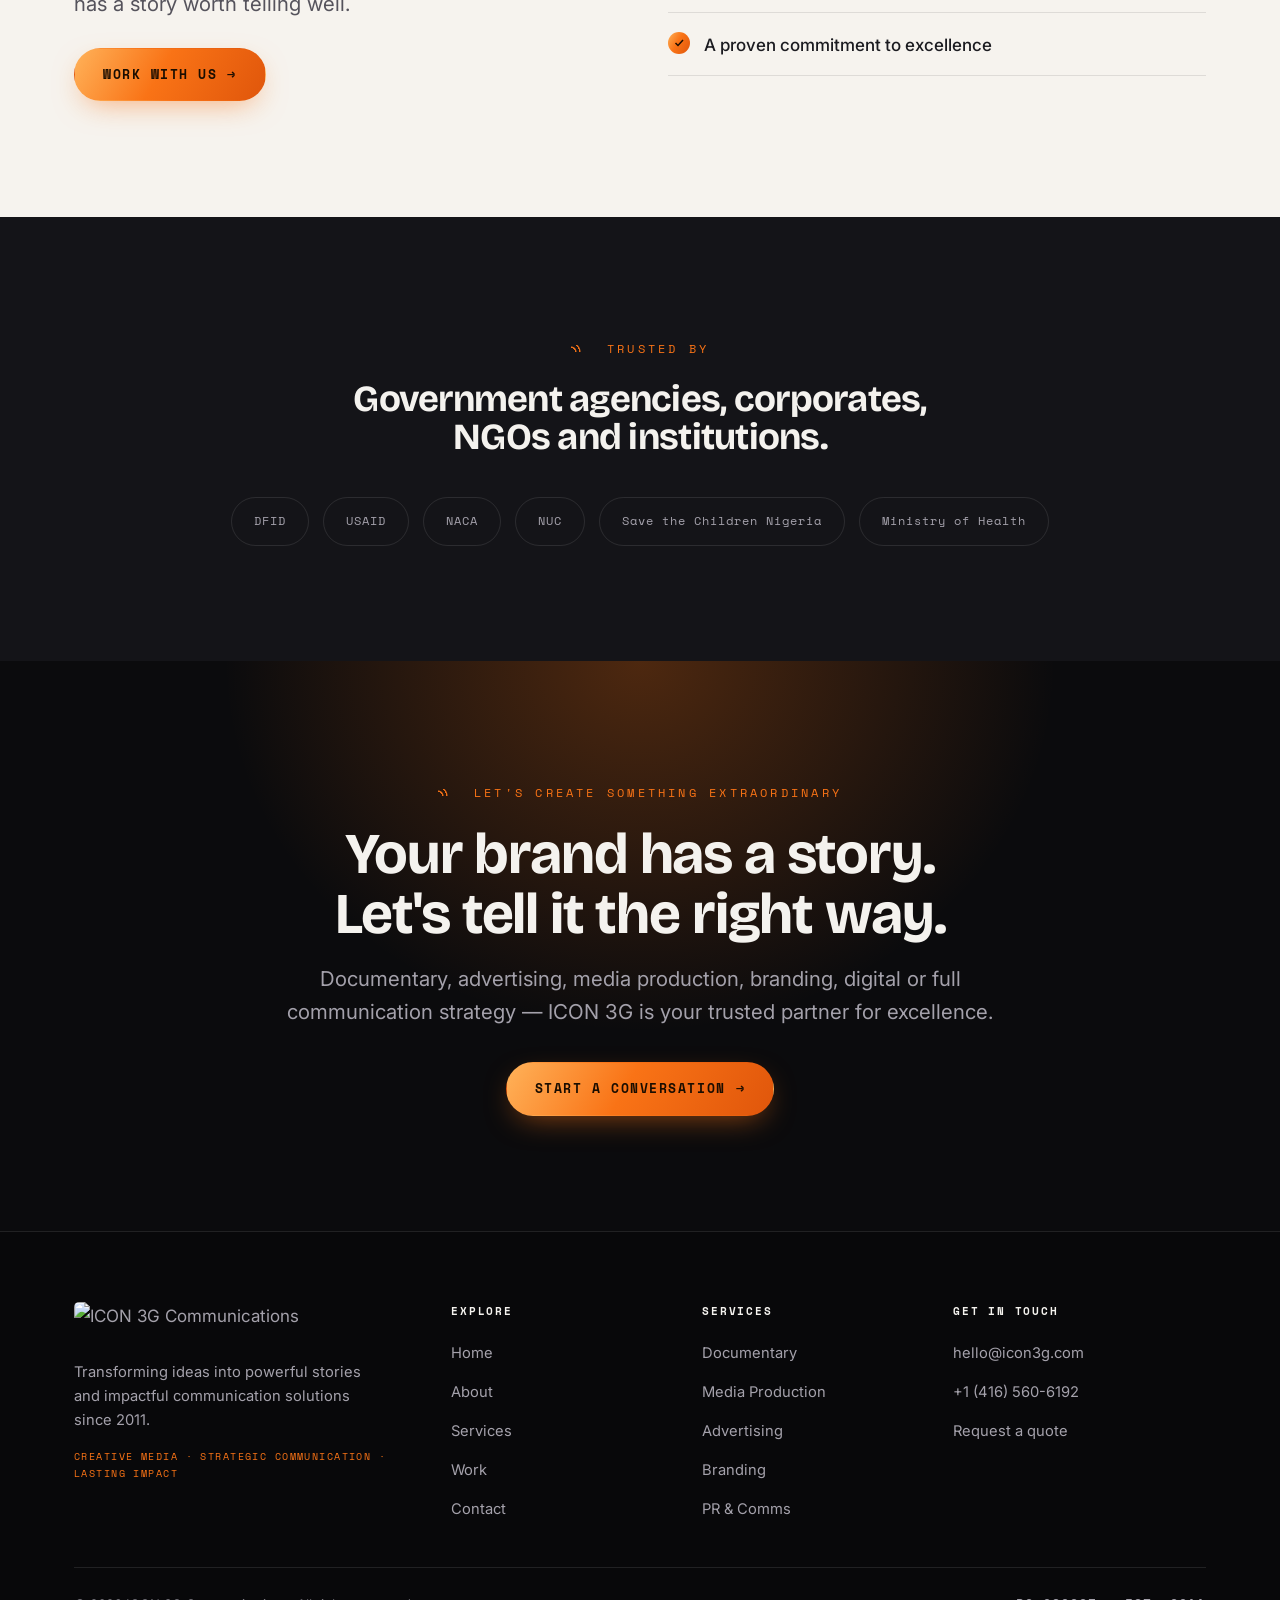
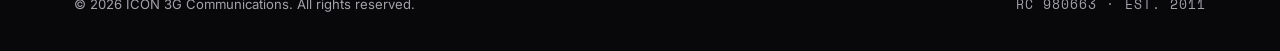
==== commit 2ff992d0: "Add files via upload" ====
--- a/index.html
+++ b/index.html
@@ -16,8 +16,8 @@
 <header class="nav">
   <div class="wrap nav__inner">
     <a class="brand" href="index.html" aria-label="ICON 3G Communications home">
-      <img src="assets/logo.jpg" alt="ICON 3G Communications logo" />
-      <span class="brand__txt"><b>ICON 3G</b><span>Communications</span></span>
+      <img src="assets/logo.png" alt="ICON 3G Communications logo" />
+      <span class="brand__txt"><b>ICON 3G</b><span>We turn ideas</span></span>
     </a>
     <nav class="nav__links" aria-label="Primary">
       <a href="index.html" class="active">Home</a>
@@ -58,7 +58,8 @@
         </div>
       </div>
       <div class="hero__media reveal">
-        <figure class="frame frame--tall" data-caption="Showreel still" data-ratio="3:4"></figure>
+        <!-- <figure class="frame frame--tall" data-caption="Showreel still" data-ratio="3:4"></figure> -->
+        <img src="assets/topleft.png">
       </div>
     </div>
   </div>
@@ -211,7 +212,7 @@
         <h5>Get in touch</h5>
         <ul>
           <li><a href="mailto:hello@icon3g.com">hello@icon3g.com</a></li>
-          <li><a href="tel:+2340000000000">+234 000 000 0000</a></li>
+          <li><a href="tel:+1 (416) 560-6192">+1 (416) 560-6192</a></li>
           <li><a href="contact.html">Request a quote</a></li>
         </ul>
       </div>
--- a/assets/styles.css
+++ b/assets/styles.css
@@ -117,9 +117,9 @@
   backdrop-filter: blur(14px);
   border-bottom: 1px solid var(--line-dark);
 }
-.nav__inner { display: flex; align-items: center; justify-content: space-between; height: 76px; }
+.nav__inner { display: flex; align-items: center; justify-content: space-between; height: 96px; }
 .brand { display: flex; align-items: center; gap: 12px; }
-.brand img { height: 38px; width: auto; border-radius: 4px; }
+.brand img { height: 88px; width: auto; border-radius: 4px; }
 .brand__txt { display: flex; flex-direction: column; line-height: 1; }
 .brand__txt b { font-family: var(--f-display); font-size: 1.02rem; letter-spacing: -0.01em; color: var(--on-dark); }
 .brand__txt span { font-family: var(--f-mono); font-size: 0.56rem; letter-spacing: 0.24em; color: var(--mist); text-transform: uppercase; margin-top: 3px; }
